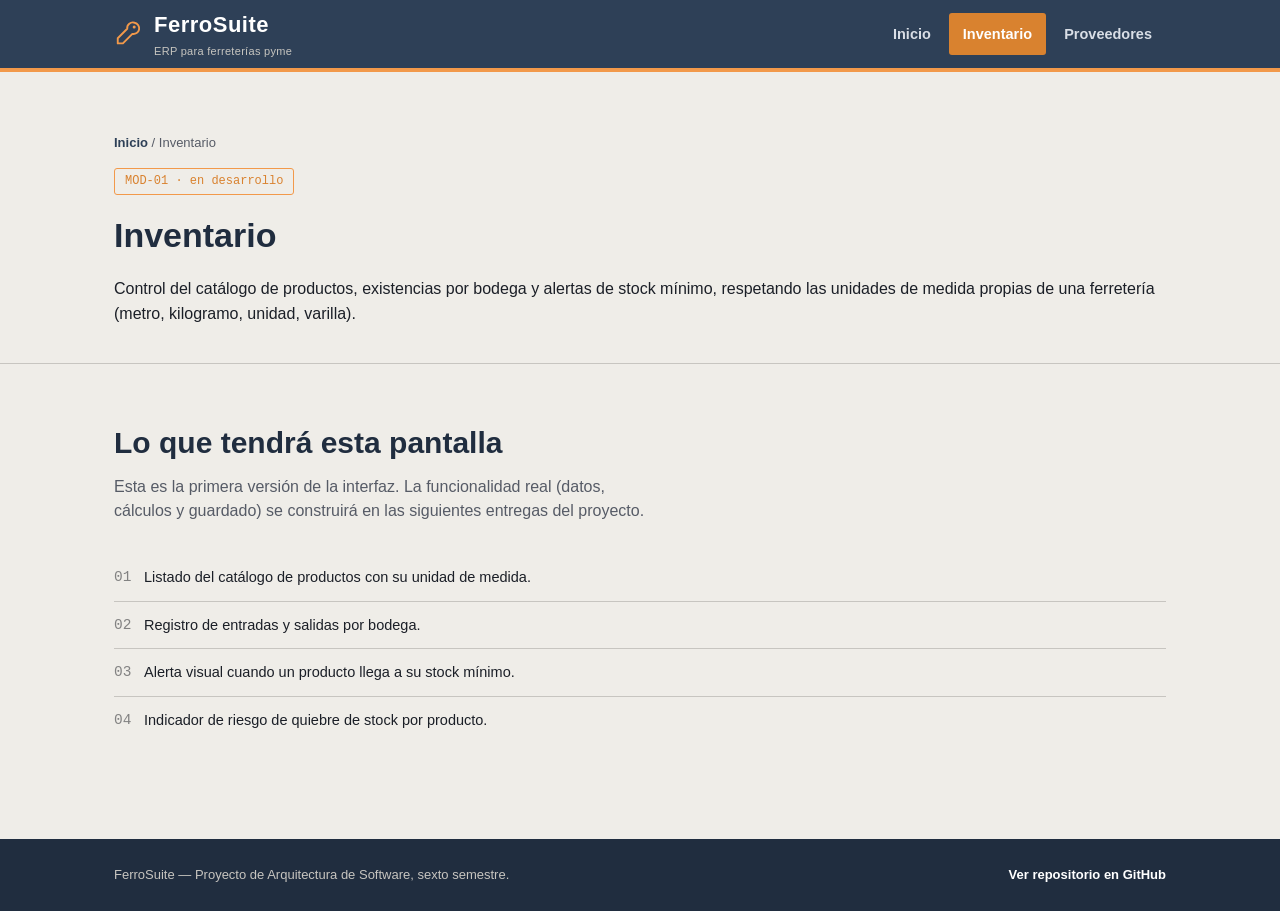
==== frontend/inventario.html @ bd038d98 "Agrega paginas iniciales de Inventario y Proveedores" ====
<!DOCTYPE html>
<html lang="es">
<head>
  <meta charset="UTF-8" />
  <meta name="viewport" content="width=device-width, initial-scale=1.0" />
  <title>Inventario — FerroSuite</title>
  <link rel="stylesheet" href="css/styles.css" />
</head>
<body>

  <header class="site-header">
    <div class="container">
      <a class="brand" href="index.html">
        <svg class="brand-mark" viewBox="0 0 32 32" fill="none" xmlns="http://www.w3.org/2000/svg" aria-hidden="true">
          <path d="M22 4a6 6 0 0 0-7.9 6.4L4 20.5V26h5.5l10.1-10.1A6 6 0 0 0 22 4Z" stroke="#F2994A" stroke-width="2" stroke-linejoin="round"/>
          <circle cx="21.5" cy="8.5" r="1.6" fill="#F2994A"/>
        </svg>
        <span class="brand-name">FerroSuite<small>ERP para ferreterías pyme</small></span>
      </a>

      <button class="nav-toggle" aria-label="Abrir menú" aria-expanded="false">☰</button>

      <nav class="site-nav" aria-label="Navegación principal">
        <ul>
          <li><a href="index.html">Inicio</a></li>
          <li><a href="inventario.html" aria-current="page">Inventario</a></li>
          <li><a href="proveedores.html">Proveedores</a></li>
        </ul>
      </nav>
    </div>
  </header>

  <main>
    <section class="module-hero">
      <div class="container">
        <p class="breadcrumb"><a href="index.html">Inicio</a> / Inventario</p>
        <span class="tag-progress">MOD-01 · en desarrollo</span>
        <h1>Inventario</h1>
        <p class="lead">
          Control del catálogo de productos, existencias por bodega y alertas de stock
          mínimo, respetando las unidades de medida propias de una ferretería (metro,
          kilogramo, unidad, varilla).
        </p>
      </div>
    </section>

    <section class="section">
      <div class="container">
        <div class="section-head">
          <h2>Lo que tendrá esta pantalla</h2>
          <p>Esta es la primera versión de la interfaz. La funcionalidad real (datos, cálculos y guardado) se construirá en las siguientes entregas del proyecto.</p>
        </div>
        <ul class="checklist">
          <li><span class="mark">01</span> Listado del catálogo de productos con su unidad de medida.</li>
          <li><span class="mark">02</span> Registro de entradas y salidas por bodega.</li>
          <li><span class="mark">03</span> Alerta visual cuando un producto llega a su stock mínimo.</li>
          <li><span class="mark">04</span> Indicador de riesgo de quiebre de stock por producto.</li>
        </ul>
      </div>
    </section>
  </main>

  <footer class="site-footer">
    <div class="container">
      <span>FerroSuite — Proyecto de Arquitectura de Software, sexto semestre.</span>
      <a href="https://github.com/guachulol0345896-pixel/FerroSuite-erp" target="_blank" rel="noopener">Ver repositorio en GitHub</a>
    </div>
  </footer>

  <script src="js/main.js"></script>
</body>
</html>
---- frontend/css/styles.css ----
/* ==========================================================================
   FerroSuite — Interfaz inicial (frontend estático)
   Paleta de marca: azul acero, naranja y gris (definida en el documento
   del proyecto). Referencia visual: estantería/bodega de ferretería.
   ========================================================================== */

:root {
  --steel: #2E4057;
  --steel-dark: #202D3F;
  --steel-light: #44597a;
  --orange: #F2994A;
  --orange-dark: #d9822f;
  --gray: #828282;
  --gray-light: #c7c5c0;
  --bg: #EFEDE8;
  --panel: #ffffff;
  --ink: #1B1F27;
  --ink-soft: #565b66;
  --ok: #3f8f5f;

  --font-head: "Arial Narrow", "Helvetica Neue Condensed", Arial, sans-serif;
  --font-body: -apple-system, BlinkMacSystemFont, "Segoe UI", Roboto, Arial, sans-serif;
  --font-code: "Courier New", ui-monospace, monospace;
}

* { box-sizing: border-box; }

html { scroll-behavior: smooth; }

body {
  margin: 0;
  background: var(--bg);
  color: var(--ink);
  font-family: var(--font-body);
  line-height: 1.55;
}

a { color: inherit; }

img, svg { max-width: 100%; display: block; }

:focus-visible {
  outline: 3px solid var(--orange);
  outline-offset: 2px;
}

.container {
  max-width: 1100px;
  margin: 0 auto;
  padding: 0 24px;
}

/* ---------------- Header / navegación ---------------- */

.site-header {
  position: sticky;
  top: 0;
  z-index: 20;
  background: var(--steel);
  border-bottom: 4px solid var(--orange);
}

.site-header .container {
  display: flex;
  align-items: center;
  justify-content: space-between;
  height: 68px;
}

.brand {
  display: flex;
  align-items: center;
  gap: 10px;
  text-decoration: none;
  color: #fff;
}

.brand-mark {
  width: 30px;
  height: 30px;
  flex: none;
}

.brand-name {
  font-family: var(--font-head);
  font-weight: 700;
  font-size: 22px;
  letter-spacing: 0.5px;
  color: #fff;
}

.brand-name small {
  display: block;
  font-family: var(--font-body);
  font-weight: 400;
  font-size: 11px;
  color: var(--gray-light);
  letter-spacing: 0.3px;
}

.nav-toggle {
  display: none;
  background: transparent;
  border: 2px solid rgba(255,255,255,0.4);
  border-radius: 4px;
  padding: 6px 10px;
  color: #fff;
  font-size: 20px;
  cursor: pointer;
}

.site-nav ul {
  list-style: none;
  display: flex;
  gap: 4px;
  margin: 0;
  padding: 0;
}

.site-nav a {
  display: block;
  text-decoration: none;
  color: #d9dee6;
  font-weight: 600;
  font-size: 14.5px;
  padding: 10px 14px;
  border-radius: 3px;
  transition: color 0.15s ease, background-color 0.15s ease;
}

.site-nav a:hover { color: #fff; background: rgba(255,255,255,0.08); }

.site-nav a[aria-current="page"] {
  color: #fff;
  background: var(--orange-dark);
}

/* ---------------- Hero ---------------- */

.hero {
  padding: 64px 0 56px;
}

.hero .container {
  display: grid;
  grid-template-columns: 1.1fr 0.9fr;
  gap: 48px;
  align-items: center;
}

.hero h1 {
  font-family: var(--font-head);
  font-size: 46px;
  line-height: 1.08;
  margin: 0 0 18px;
  color: var(--steel-dark);
  max-width: 14ch;
}

.hero p.lead {
  font-size: 17px;
  color: var(--ink-soft);
  max-width: 46ch;
  margin: 0 0 26px;
}

.hero-actions { display: flex; gap: 12px; flex-wrap: wrap; }

.btn {
  display: inline-block;
  font-weight: 700;
  font-size: 14.5px;
  padding: 12px 20px;
  border-radius: 3px;
  text-decoration: none;
  border: 2px solid transparent;
}

.btn-primary { background: var(--orange); color: #221405; }
.btn-primary:hover { background: var(--orange-dark); }

.btn-ghost { border-color: var(--steel); color: var(--steel); background: transparent; }
.btn-ghost:hover { background: var(--steel); color: #fff; }

/* --- rack diagram: metáfora de la bodega de ferretería --- */

.rack {
  background: var(--steel-dark);
  border-radius: 4px;
  padding: 18px;
}

.rack-row {
  display: flex;
  align-items: stretch;
  gap: 10px;
  padding: 10px 8px;
  border-bottom: 1px dashed rgba(255,255,255,0.12);
}

.rack-row:last-child { border-bottom: none; }

.rack-code {
  font-family: var(--font-code);
  font-size: 12px;
  color: var(--gray-light);
  width: 56px;
  flex: none;
  padding-top: 3px;
}

.rack-bin {
  flex: 1;
  border-radius: 3px;
  padding: 10px 12px;
  border: 1px solid rgba(255,255,255,0.14);
}

.rack-bin .bin-name {
  font-weight: 700;
  font-size: 14.5px;
  color: #fff;
}

.rack-bin .bin-state {
  font-size: 11.5px;
  letter-spacing: 0.3px;
  color: var(--gray-light);
}

.rack-bin.is-active {
  background: rgba(242, 153, 74, 0.14);
  border-color: var(--orange);
}

.rack-bin.is-active .bin-state { color: var(--orange); }

.rack-bin.is-pending { opacity: 0.55; }

/* ---------------- Sección: dato clave ---------------- */

.stat-band {
  background: var(--steel);
  color: #fff;
  padding: 34px 0;
}

.stat-band .container {
  display: grid;
  grid-template-columns: auto 1fr;
  gap: 26px;
  align-items: center;
}

.stat-number {
  font-family: var(--font-head);
  font-size: 56px;
  color: var(--orange);
  line-height: 1;
}

.stat-band p {
  margin: 0;
  max-width: 56ch;
  color: #dfe3e9;
  font-size: 15px;
}

.stat-band p strong { color: #fff; }

/* ---------------- Sección: módulos ---------------- */

.section { padding: 56px 0; }

.section-head { max-width: 62ch; margin-bottom: 30px; }

.section-head h2 {
  font-family: var(--font-head);
  font-size: 30px;
  color: var(--steel-dark);
  margin: 0 0 8px;
}

.section-head p { color: var(--ink-soft); margin: 0; }

.module-grid {
  display: grid;
  grid-template-columns: repeat(3, 1fr);
  gap: 1px;
  background: var(--gray-light);
  border: 1px solid var(--gray-light);
}

.module-card {
  background: var(--panel);
  padding: 22px;
  min-height: 168px;
  display: flex;
  flex-direction: column;
}

.module-card .code {
  font-family: var(--font-code);
  font-size: 12px;
  color: var(--gray);
}

.module-card h3 {
  font-family: var(--font-head);
  font-size: 20px;
  margin: 8px 0 8px;
  color: var(--steel-dark);
}

.module-card p {
  font-size: 14px;
  color: var(--ink-soft);
  margin: 0 0 14px;
  flex: 1;
}

.status {
  align-self: flex-start;
  font-size: 11.5px;
  font-weight: 700;
  padding: 3px 9px;
  border-radius: 3px;
}

.status.active { background: rgba(242,153,74,0.16); color: var(--orange-dark); }
.status.pending { background: rgba(130,130,130,0.14); color: var(--gray); }

.module-card.is-active { box-shadow: inset 4px 0 0 var(--orange); }

.module-card.is-wide { grid-column: span 2; }

/* ---------------- Página interna (placeholder de módulo) ---------------- */

.module-hero {
  padding: 48px 0 20px;
  border-bottom: 1px solid var(--gray-light);
}

.breadcrumb {
  font-size: 13px;
  color: var(--ink-soft);
  margin-bottom: 14px;
}

.breadcrumb a { text-decoration: none; color: var(--steel); font-weight: 600; }

.module-hero h1 {
  font-family: var(--font-head);
  font-size: 34px;
  color: var(--steel-dark);
  margin: 0 0 10px;
}

.tag-progress {
  display: inline-flex;
  align-items: center;
  gap: 6px;
  font-family: var(--font-code);
  font-size: 12px;
  color: var(--orange-dark);
  border: 1px solid var(--orange);
  border-radius: 3px;
  padding: 3px 10px;
  margin-bottom: 14px;
}

.checklist { margin: 0; padding: 0; list-style: none; }

.checklist li {
  display: flex;
  gap: 10px;
  padding: 12px 0;
  border-bottom: 1px solid var(--gray-light);
  font-size: 14.5px;
}

.checklist li:last-child { border-bottom: none; }

.checklist .mark {
  font-family: var(--font-code);
  color: var(--gray);
  flex: none;
  width: 20px;
}

/* ---------------- Footer ---------------- */

.site-footer {
  background: var(--steel-dark);
  color: var(--gray-light);
  padding: 26px 0;
  margin-top: 40px;
}

.site-footer .container {
  display: flex;
  justify-content: space-between;
  flex-wrap: wrap;
  gap: 10px;
  font-size: 13px;
}

.site-footer a { color: #fff; text-decoration: none; font-weight: 600; }

/* ---------------- Responsive ---------------- */

@media (max-width: 860px) {
  .hero .container { grid-template-columns: 1fr; }
  .module-grid { grid-template-columns: 1fr 1fr; }
  .stat-band .container { grid-template-columns: 1fr; text-align: left; }
}

@media (max-width: 620px) {
  .nav-toggle { display: inline-flex; }
  .site-nav {
    position: absolute;
    top: 68px;
    left: 0;
    right: 0;
    background: var(--steel);
    border-bottom: 4px solid var(--orange);
    display: none;
  }
  .site-nav.is-open { display: block; }
  .site-nav ul { flex-direction: column; padding: 8px 16px 16px; }
  .hero h1 { font-size: 34px; }
  .module-grid { grid-template-columns: 1fr; }
}

@media (prefers-reduced-motion: reduce) {
  html { scroll-behavior: auto; }
  * { transition: none !important; }
}
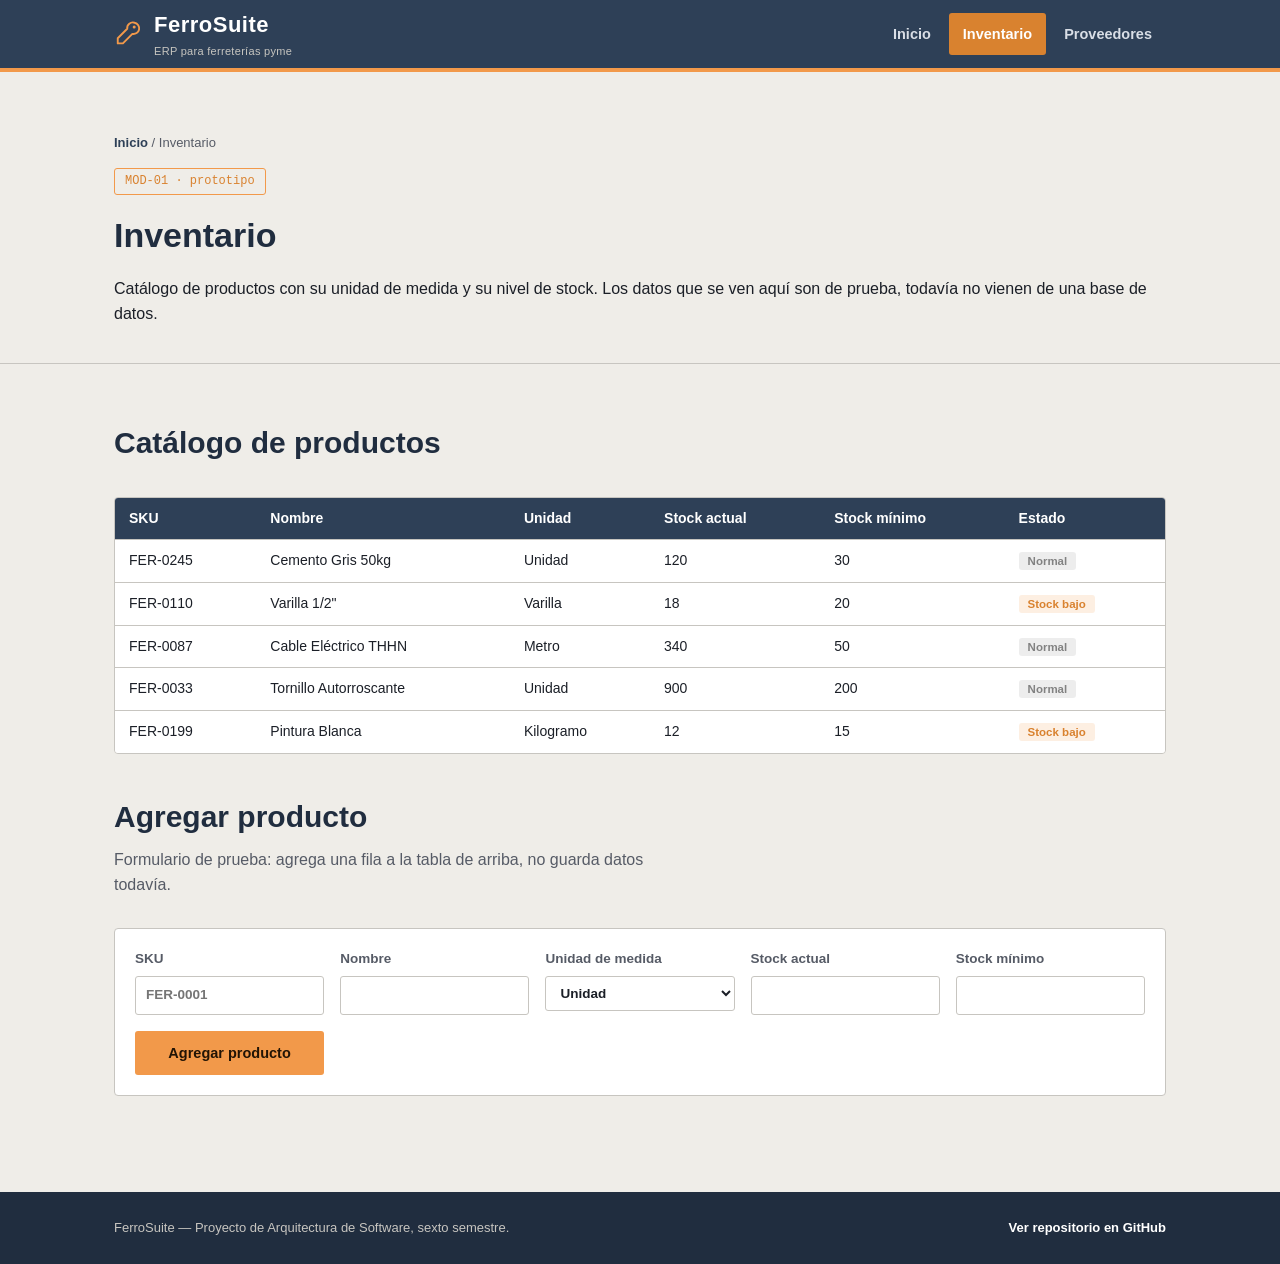
==== commit 9e85a8fa: "Evoluciona el prototipo: vistas de Inventario y Proveedores con datos de prueba" ====
--- a/frontend/inventario.html
+++ b/frontend/inventario.html
@@ -34,12 +34,11 @@
     <section class="module-hero">
       <div class="container">
         <p class="breadcrumb"><a href="index.html">Inicio</a> / Inventario</p>
-        <span class="tag-progress">MOD-01 · en desarrollo</span>
+        <span class="tag-progress">MOD-01 · prototipo</span>
         <h1>Inventario</h1>
         <p class="lead">
-          Control del catálogo de productos, existencias por bodega y alertas de stock
-          mínimo, respetando las unidades de medida propias de una ferretería (metro,
-          kilogramo, unidad, varilla).
+          Catálogo de productos con su unidad de medida y su nivel de stock. Los datos
+          que se ven aquí son de prueba, todavía no vienen de una base de datos.
         </p>
       </div>
     </section>
@@ -47,15 +46,55 @@
     <section class="section">
       <div class="container">
         <div class="section-head">
-          <h2>Lo que tendrá esta pantalla</h2>
-          <p>Esta es la primera versión de la interfaz. La funcionalidad real (datos, cálculos y guardado) se construirá en las siguientes entregas del proyecto.</p>
+          <h2>Catálogo de productos</h2>
         </div>
-        <ul class="checklist">
-          <li><span class="mark">01</span> Listado del catálogo de productos con su unidad de medida.</li>
-          <li><span class="mark">02</span> Registro de entradas y salidas por bodega.</li>
-          <li><span class="mark">03</span> Alerta visual cuando un producto llega a su stock mínimo.</li>
-          <li><span class="mark">04</span> Indicador de riesgo de quiebre de stock por producto.</li>
-        </ul>
+
+        <div class="table-wrap">
+          <table id="tabla-productos" class="data-table">
+            <thead>
+              <tr>
+                <th>SKU</th>
+                <th>Nombre</th>
+                <th>Unidad</th>
+                <th>Stock actual</th>
+                <th>Stock mínimo</th>
+                <th>Estado</th>
+              </tr>
+            </thead>
+            <tbody>
+              <!-- se llena con js/controllers/inventario.js -->
+            </tbody>
+          </table>
+        </div>
+
+        <div class="section-head" style="margin-top:40px;">
+          <h2>Agregar producto</h2>
+          <p>Formulario de prueba: agrega una fila a la tabla de arriba, no guarda datos todavía.</p>
+        </div>
+
+        <form id="form-producto" class="form-grid">
+          <label>SKU
+            <input type="text" name="sku" placeholder="FER-0001" />
+          </label>
+          <label>Nombre
+            <input type="text" name="nombre" required />
+          </label>
+          <label>Unidad de medida
+            <select name="unidad">
+              <option>Unidad</option>
+              <option>Metro</option>
+              <option>Kilogramo</option>
+              <option>Varilla</option>
+            </select>
+          </label>
+          <label>Stock actual
+            <input type="number" name="stockActual" min="0" required />
+          </label>
+          <label>Stock mínimo
+            <input type="number" name="stockMinimo" min="0" required />
+          </label>
+          <button type="submit" class="btn btn-primary">Agregar producto</button>
+        </form>
       </div>
     </section>
   </main>
@@ -68,5 +107,7 @@
   </footer>
 
   <script src="js/main.js"></script>
+  <script src="js/models/data.js"></script>
+  <script src="js/controllers/inventario.js"></script>
 </body>
 </html>
--- a/frontend/css/styles.css
+++ b/frontend/css/styles.css
@@ -436,3 +436,70 @@
   html { scroll-behavior: auto; }
   * { transition: none !important; }
 }
+
+/* ---------------- Fase 2: tabla de datos y formulario (nuevo, mínimo) ---------------- */
+
+.table-wrap {
+  overflow-x: auto;
+  border: 1px solid var(--gray-light);
+  border-radius: 4px;
+}
+
+.data-table {
+  width: 100%;
+  border-collapse: collapse;
+  font-size: 14px;
+  background: var(--panel);
+}
+
+.data-table th,
+.data-table td {
+  text-align: left;
+  padding: 10px 14px;
+  border-bottom: 1px solid var(--gray-light);
+  white-space: nowrap;
+}
+
+.data-table thead th {
+  background: var(--steel);
+  color: #fff;
+  font-weight: 700;
+}
+
+.data-table tbody tr:last-child td {
+  border-bottom: none;
+}
+
+.form-grid {
+  display: grid;
+  grid-template-columns: repeat(auto-fit, minmax(180px, 1fr));
+  gap: 16px;
+  background: var(--panel);
+  border: 1px solid var(--gray-light);
+  border-radius: 4px;
+  padding: 20px;
+}
+
+.form-grid label {
+  display: flex;
+  flex-direction: column;
+  gap: 6px;
+  font-size: 13.5px;
+  font-weight: 600;
+  color: var(--ink-soft);
+}
+
+.form-grid input,
+.form-grid select {
+  font: inherit;
+  padding: 8px 10px;
+  border: 1px solid var(--gray-light);
+  border-radius: 3px;
+  background: #fff;
+  color: var(--ink);
+}
+
+.form-grid .btn {
+  align-self: end;
+  cursor: pointer;
+}
